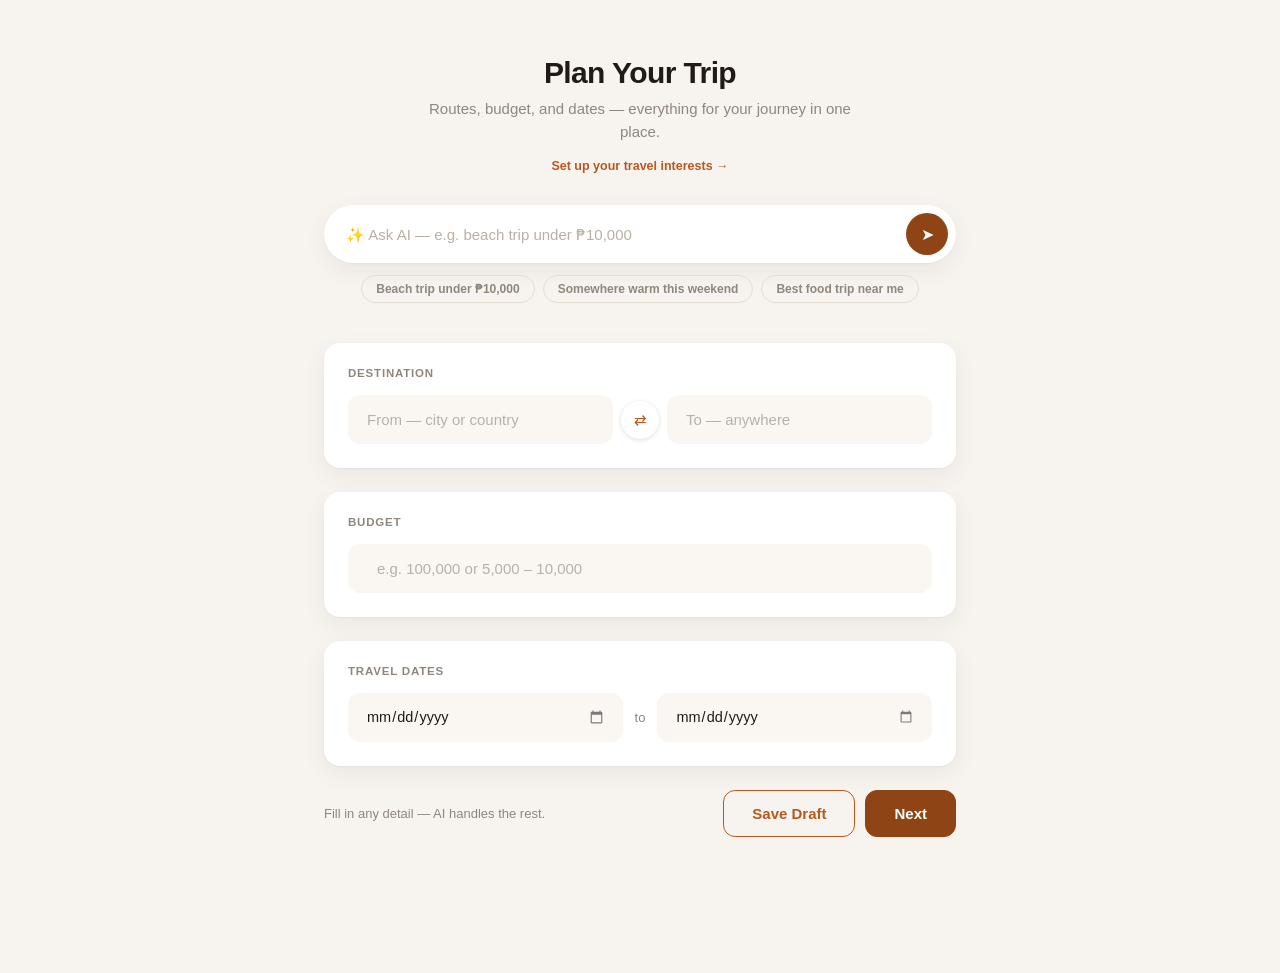
==== index.html @ 6d8aae3a "Initial commit" ====
<!DOCTYPE html>
<html lang="en">
<head>
<meta charset="UTF-8" />
<title>Budgetra — Plan Your Trip</title>
<meta name="viewport" content="width=device-width, initial-scale=1" />
<link rel="stylesheet" href="css/styles.css" />
</head>
<body>

<div class="wrap">
  <div class="header">
    <h1>Plan Your Trip</h1>
    <p>Routes, budget, and dates — everything for your journey in one place.</p>
  </div>

  <div class="profile-row" id="profileRow"></div>

  <div class="ask-pill">
    <input type="text" id="notes" placeholder="✨ Ask AI — e.g. beach trip under ₱10,000" autocomplete="off" />
    <button class="ask-btn" id="askBtn" type="button" title="Ask AI">➤</button>
  </div>
  <div class="examples">
    <button class="example-chip" type="button" data-q="Where should I go for a beach trip under ₱10,000?">Beach trip under ₱10,000</button>
    <button class="example-chip" type="button" data-q="Somewhere warm this weekend">Somewhere warm this weekend</button>
    <button class="example-chip" type="button" data-q="Best food trip destination near me">Best food trip near me</button>
  </div>

  <div class="section">
    <div class="sec-label">Destination</div>
    <div class="loc-row">
      <div class="loc-field">
        <div class="field">
          <input type="text" id="origin" placeholder="From — city or country" autocomplete="off" />
          <span class="cur-badge" id="originBadge"></span>
        </div>
        <div class="loc-list" id="originList"></div>
      </div>
      <button class="swap-btn" id="swapBtn" type="button" title="Swap">⇄</button>
      <div class="loc-field">
        <div class="field">
          <input type="text" id="destination" placeholder="To — anywhere" autocomplete="off" />
          <span class="cur-badge" id="destinationBadge"></span>
        </div>
        <div class="loc-list" id="destinationList"></div>
      </div>
    </div>
  </div>

  <div class="section">
    <div class="sec-label">Budget</div>
    <div class="field">
      <span class="budget-sym" id="budgetSym"></span>
      <input type="text" id="budget" placeholder="e.g. 100,000 or 5,000 – 10,000" autocomplete="off" />
    </div>
    <div id="convertResult"></div>
  </div>

  <div class="section">
    <div class="sec-label">Travel Dates</div>
    <div class="dates-row">
      <div class="field"><input type="date" id="departDate" /></div>
      <span class="date-sep">to</span>
      <div class="field"><input type="date" id="returnDate" /></div>
    </div>
  </div>

  <div class="footer-row">
    <div class="info-note" id="infoNote">Fill in any detail — AI handles the rest.</div>
    <div class="footer-actions">
      <button class="btn-ghost" id="saveDraftBtn" type="button">Save Draft</button>
      <button class="btn-primary" id="nextBtn" type="button">Next</button>
    </div>
  </div>

  <div class="result-area" id="resultArea"></div>
</div>

<div class="toast" id="toast"></div>

<script type="module" src="js/app.js"></script>
</body>
</html>
---- css/styles.css ----
:root {
  --bg: #f7f4f0;
  --card: #ffffff;
  --ink: #221a14;
  --muted: #8f867e;
  --accent: #b5591f;
  --accent-dark: #8f4415;
  --chip: #f4ede4;
  --field: #faf7f3;
  --good-bg: #eaf3ea;
  --good-ink: #2f7d32;
  --warn-bg: #fdf3e4;
  --warn-ink: #9a5b00;
  --error-bg: #fdeeee;
  --error-ink: #b3261e;
  --shadow: 0 1px 2px rgba(34, 26, 20, .04), 0 8px 24px rgba(34, 26, 20, .06);
  --shadow-pop: 0 12px 32px rgba(34, 26, 20, .16);
}
* { box-sizing: border-box; }
body {
  margin: 0;
  min-height: 100vh;
  font-family: -apple-system, "Segoe UI", Roboto, "Helvetica Neue", Arial, sans-serif;
  background: var(--bg);
  color: var(--ink);
  -webkit-font-smoothing: antialiased;
}

.wrap { max-width: 680px; margin: 0 auto; padding: 56px 24px 96px; }

.header { text-align: center; margin-bottom: 8px; }
.header h1 { font-size: 30px; letter-spacing: -.02em; margin: 0 0 8px; }
.header p { font-size: 15px; color: var(--muted); margin: 0 auto; max-width: 440px; line-height: 1.5; }

.profile-row {
  display: flex; align-items: center; justify-content: center; gap: 8px;
  font-size: 12.5px; color: var(--muted); margin: 16px 0 32px; flex-wrap: wrap;
}
.profile-row .profile-tag {
  background: var(--chip); color: var(--accent-dark); padding: 4px 12px;
  border-radius: 999px; font-weight: 600;
}
.profile-row a { color: var(--accent); text-decoration: none; font-weight: 600; }
.profile-row a:hover { text-decoration: underline; }

/* ---- Ask AI pill ---- */
.ask-pill {
  display: flex; align-items: center; gap: 8px;
  background: var(--card); border-radius: 999px; box-shadow: var(--shadow);
  padding: 8px 8px 8px 22px; margin-bottom: 12px;
}
.ask-pill input {
  flex: 1; min-width: 0; border: none; outline: none; background: transparent;
  font-size: 15px; font-family: inherit; color: var(--ink); padding: 8px 0;
}
.ask-pill input::placeholder { color: #b9b0a6; }
.ask-btn {
  width: 42px; height: 42px; flex-shrink: 0; border: none; border-radius: 50%;
  background: var(--accent-dark); color: #fff; font-size: 16px; cursor: pointer;
  transition: background .15s, opacity .15s;
}
.ask-btn:hover:not(:disabled) { background: #723510; }
.ask-btn:disabled { opacity: .5; cursor: default; }

.examples { display: flex; flex-wrap: wrap; gap: 8px; justify-content: center; margin-bottom: 40px; }
.example-chip {
  font-size: 12px; padding: 6px 14px; border-radius: 999px;
  background: transparent; color: var(--muted); border: 1px solid #e6ddd2;
  cursor: pointer; font-family: inherit; font-weight: 600; transition: all .15s;
}
.example-chip:hover { color: var(--accent-dark); border-color: var(--accent); background: #fff; }

/* ---- Sections ---- */
.section {
  background: var(--card); border-radius: 16px; box-shadow: var(--shadow);
  padding: 24px; margin-bottom: 24px;
}
.sec-label {
  font-size: 11.5px; font-weight: 700; color: var(--muted);
  letter-spacing: .07em; text-transform: uppercase; margin: 0 0 16px;
}

.field {
  display: flex; align-items: center; gap: 10px;
  background: var(--field); border: 1px solid transparent; border-radius: 12px;
  padding: 14px 16px; transition: background .15s, border-color .15s, box-shadow .15s;
}
.field:focus-within {
  background: #fff; border-color: var(--accent);
  box-shadow: 0 0 0 3px rgba(181, 89, 31, .1);
}
.field input {
  flex: 1; min-width: 0; border: none; outline: none; background: transparent;
  font-size: 15px; font-family: inherit; color: var(--ink);
}
.field input::placeholder { color: #b9b0a6; }

/* ---- Location pickers ---- */
.loc-row { display: flex; align-items: center; gap: 8px; }
.loc-field { position: relative; flex: 1; min-width: 0; }

.swap-btn {
  width: 38px; height: 38px; flex-shrink: 0; border-radius: 50%;
  background: #fff; border: none; box-shadow: 0 1px 4px rgba(34, 26, 20, .15);
  color: var(--accent); font-size: 15px; cursor: pointer;
  display: flex; align-items: center; justify-content: center;
  transition: transform .2s, box-shadow .15s;
}
.swap-btn:hover { transform: rotate(180deg); box-shadow: 0 2px 8px rgba(34, 26, 20, .2); }

.cur-badge {
  display: none; align-items: center; gap: 6px; flex-shrink: 0;
  font-size: 11.5px; font-weight: 700; color: var(--ink);
  background: #fff; border-radius: 999px; padding: 4px 10px;
  box-shadow: 0 1px 3px rgba(34, 26, 20, .12);
}
.cur-badge.show { display: inline-flex; }
.cur-badge img { width: 18px; height: 13.5px; border-radius: 2.5px; object-fit: cover; }

.loc-list {
  display: none; position: absolute; top: calc(100% + 8px); left: 0; right: 0;
  background: #fff; border-radius: 12px; box-shadow: var(--shadow-pop);
  z-index: 40; max-height: 300px; overflow-y: auto; padding: 6px;
}
.loc-list.open { display: block; }
.loc-item {
  display: flex; align-items: center; gap: 10px; padding: 10px 12px;
  border-radius: 9px; cursor: pointer; font-size: 14px;
}
.loc-item:hover, .loc-item.active { background: var(--chip); }
.loc-item img { width: 22px; height: 16.5px; border-radius: 3px; object-fit: cover; flex-shrink: 0; }
.loc-item .loc-name { flex: 1; min-width: 0; white-space: nowrap; overflow: hidden; text-overflow: ellipsis; }
.loc-item .loc-name small { color: var(--muted); font-size: 12px; }
.loc-item .loc-cur { font-size: 11px; font-weight: 700; color: var(--muted); flex-shrink: 0; }

/* ---- Budget & converter ---- */
.budget-sym { font-size: 15px; font-weight: 700; color: var(--muted); flex-shrink: 0; }

.cv-card {
  margin-top: 16px; background: linear-gradient(135deg, #fbf3e9, #f6ecdf);
  border-radius: 12px; padding: 18px 20px;
}
.cv-main { font-size: 21px; font-weight: 800; color: var(--accent-dark); letter-spacing: -.01em; }
.cv-rate { font-size: 12.5px; color: #a08a76; margin-top: 6px; font-weight: 600; }
.cv-hint { margin-top: 16px; font-size: 12.5px; color: var(--muted); }
.cv-toggle {
  background: none; border: none; padding: 0; margin-top: 10px;
  font-size: 12px; font-weight: 700; color: var(--accent); cursor: pointer; font-family: inherit;
}
.cv-toggle:hover { text-decoration: underline; }
.cv-details { display: none; margin-top: 12px; padding-top: 12px; border-top: 1px solid rgba(160, 138, 118, .2); }
.cv-details.open { display: block; }
.cv-details .row { font-size: 12px; color: #a08a76; margin-bottom: 10px; }
.cv-overrides { display: flex; gap: 8px; }
.cv-overrides label { flex: 1; min-width: 0; font-size: 10.5px; font-weight: 700; color: #a08a76; text-transform: uppercase; letter-spacing: .04em; }
.cv-overrides select {
  display: block; width: 100%; margin-top: 4px; border: none; border-radius: 8px;
  background: #fff; padding: 7px 8px; font-size: 12.5px; font-family: inherit;
  color: var(--ink); cursor: pointer; outline: none;
}
.cv-loading { margin-top: 16px; font-size: 12.5px; color: var(--muted); }

/* ---- Dates ---- */
.dates-row { display: flex; align-items: center; gap: 12px; }
.dates-row .field { flex: 1; }
.dates-row input[type="date"] { font-size: 14.5px; }
.dates-row input[type="date"]::-webkit-calendar-picker-indicator { opacity: .5; }
.date-sep { color: var(--muted); font-size: 13px; flex-shrink: 0; }

/* ---- Footer ---- */
.footer-row {
  display: flex; align-items: center; justify-content: space-between;
  flex-wrap: wrap; gap: 16px; margin-bottom: 40px;
}
.info-note { font-size: 13px; color: var(--muted); transition: color .15s; }
.info-note.warn { color: var(--error-ink); font-weight: 600; }
.footer-actions { display: flex; gap: 10px; margin-left: auto; }
.btn-ghost, .btn-primary {
  border-radius: 12px; padding: 14px 28px; font-size: 15px; font-weight: 700;
  cursor: pointer; font-family: inherit; transition: all .15s;
}
.btn-ghost { background: transparent; border: 1.5px solid var(--accent); color: var(--accent); }
.btn-ghost:hover { background: #fff; }
.btn-primary { background: var(--accent-dark); border: 1.5px solid var(--accent-dark); color: #fff; }
.btn-primary:hover { background: #723510; border-color: #723510; }
.btn-primary:disabled { opacity: .5; cursor: default; }

/* ---- Results ---- */
.result-card {
  background: var(--card); border-radius: 16px; box-shadow: var(--shadow);
  padding: 24px; margin-bottom: 24px;
}
.placeholder { text-align: center; color: var(--muted); font-size: 13.5px; padding: 8px 0; }

.spinner {
  width: 22px; height: 22px; margin: 8px auto;
  border: 3px solid var(--chip); border-top-color: var(--accent);
  border-radius: 50%; animation: spin .7s linear infinite;
}
@keyframes spin { to { transform: rotate(360deg); } }

.error-box {
  background: var(--error-bg); color: var(--error-ink); border-radius: 12px;
  padding: 12px 16px; font-size: 13.5px;
}

.badge-row { margin-bottom: 8px; }
.trip-type-badge {
  font-size: 11px; font-weight: 700; padding: 4px 12px; border-radius: 999px;
  background: var(--good-bg); color: var(--good-ink); text-transform: capitalize;
}
.summary-line { font-size: 14.5px; margin-bottom: 16px; line-height: 1.5; }

.trip-grid { display: grid; grid-template-columns: 1fr 1fr; gap: 8px; margin-bottom: 16px; }
.trip-field { background: var(--field); border-radius: 12px; padding: 12px 14px; }
.trip-field .label {
  font-size: 10px; text-transform: uppercase; letter-spacing: .05em;
  color: var(--muted); margin-bottom: 4px; font-weight: 700;
}
.trip-field .value { font-size: 14px; font-weight: 600; }
.trip-field .value.empty { color: var(--muted); font-weight: 400; font-style: italic; }

.interest-tags { display: flex; flex-wrap: wrap; gap: 6px; margin-bottom: 16px; }
.interest-tag {
  font-size: 12px; font-weight: 600; padding: 4px 12px; border-radius: 999px;
  background: var(--chip); color: var(--accent-dark);
}

.recommend-heading { font-size: 12px; font-weight: 700; color: var(--muted); margin-bottom: 8px; text-transform: uppercase; letter-spacing: .05em; }
.place-list { display: flex; flex-direction: column; gap: 8px; }
.place-card {
  display: flex; justify-content: space-between; align-items: center; gap: 12px;
  background: var(--field); border-radius: 12px; padding: 14px 16px;
  cursor: pointer; transition: background .12s, transform .12s;
}
.place-card:hover { background: var(--chip); transform: translateY(-1px); }
.place-card .place-name { font-size: 14px; font-weight: 700; margin-bottom: 2px; }
.place-card .place-reason { font-size: 12px; color: var(--muted); line-height: 1.4; }
.place-card .place-pick { font-size: 12px; font-weight: 700; color: var(--accent); flex-shrink: 0; white-space: nowrap; }

.clarify-box {
  background: var(--warn-bg); color: var(--warn-ink); border-radius: 12px;
  padding: 12px 16px; font-size: 13.5px; display: flex; gap: 8px; align-items: flex-start;
  margin-top: 16px;
}

.toast {
  position: fixed; bottom: 24px; left: 50%;
  transform: translateX(-50%) translateY(20px);
  background: #221a14; color: #fff; padding: 12px 22px; border-radius: 999px;
  font-size: 13px; opacity: 0; transition: opacity .2s, transform .2s; pointer-events: none;
  z-index: 100;
}
.toast.show { opacity: 1; transform: translateX(-50%) translateY(0); }

@media (max-width: 560px) {
  .wrap { padding: 40px 16px 80px; }
  .loc-row { flex-direction: column; align-items: stretch; }
  .loc-row .swap-btn { align-self: center; transform: rotate(90deg); margin: -2px 0; }
  .loc-row .swap-btn:hover { transform: rotate(270deg); }
  .dates-row { flex-direction: column; align-items: stretch; }
  .date-sep { text-align: center; }
  .trip-grid { grid-template-columns: 1fr; }
  .footer-actions { width: 100%; }
  .footer-actions button { flex: 1; }
  .cv-main { font-size: 18px; }
}
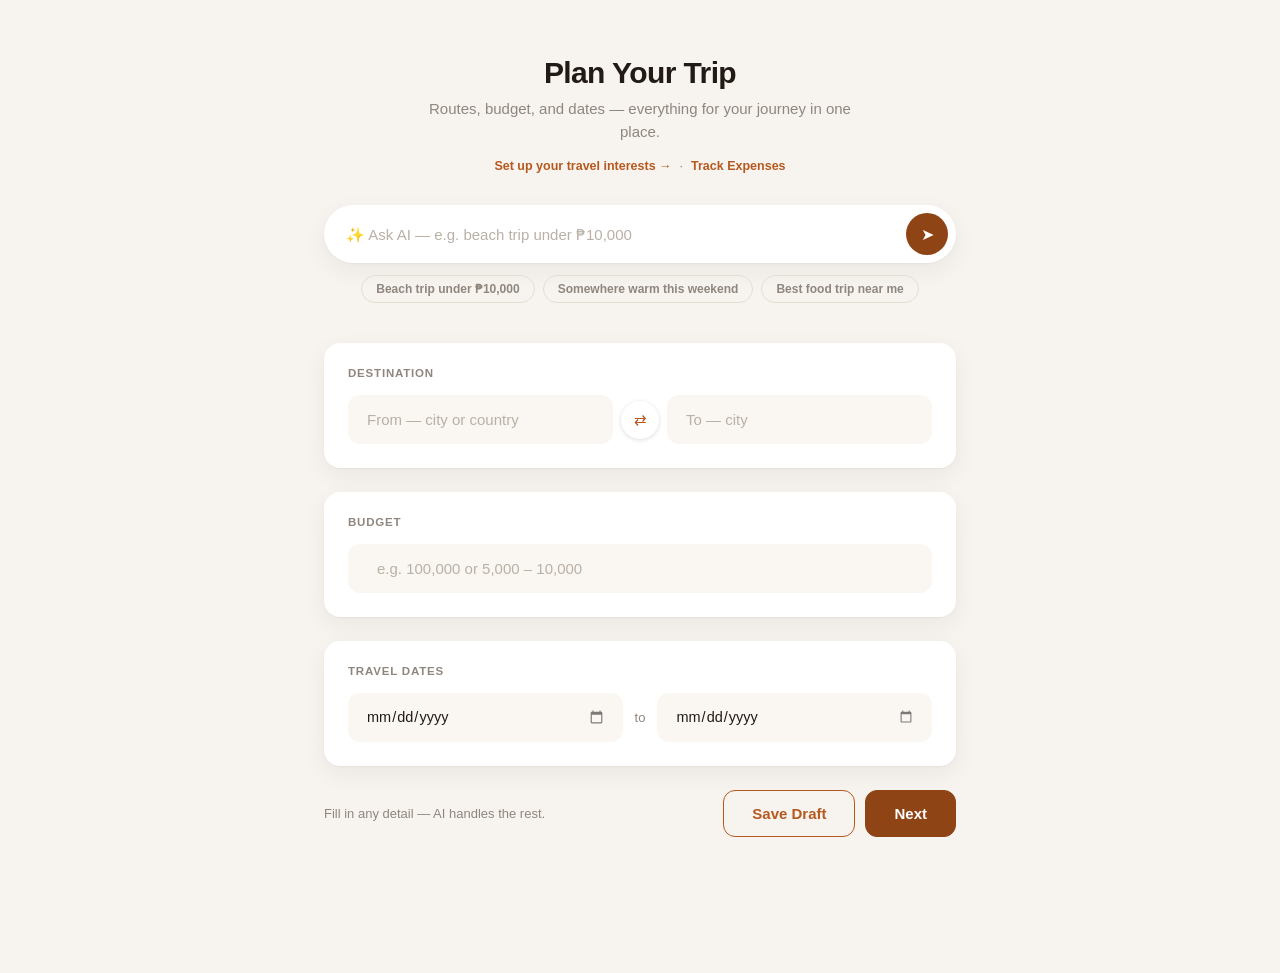
==== commit 41ef3f5b: "Added OCR receipt scanning and improved travel planning" ====
--- a/index.html
+++ b/index.html
@@ -39,7 +39,7 @@
       <button class="swap-btn" id="swapBtn" type="button" title="Swap">⇄</button>
       <div class="loc-field">
         <div class="field">
-          <input type="text" id="destination" placeholder="To — anywhere" autocomplete="off" />
+          <input type="text" id="destination" placeholder="To — city" autocomplete="off" />
           <span class="cur-badge" id="destinationBadge"></span>
         </div>
         <div class="loc-list" id="destinationList"></div>
--- a/css/styles.css
+++ b/css/styles.css
@@ -123,6 +123,10 @@
   z-index: 40; max-height: 300px; overflow-y: auto; padding: 6px;
 }
 .loc-list.open { display: block; }
+.loc-list-label {
+  font-size: 10.5px; font-weight: 700; color: var(--muted);
+  text-transform: uppercase; letter-spacing: .05em; padding: 6px 12px 4px;
+}
 .loc-item {
   display: flex; align-items: center; gap: 10px; padding: 10px 12px;
   border-radius: 9px; cursor: pointer; font-size: 14px;
@@ -243,6 +247,55 @@
   padding: 12px 16px; font-size: 13.5px; display: flex; gap: 8px; align-items: flex-start;
   margin-top: 16px;
 }
+
+/* ---- Expense tracker ---- */
+.budget-card { display: flex; flex-wrap: wrap; align-items: center; gap: 20px; }
+.budget-figures { flex: 1; min-width: 200px; }
+.budget-remaining { font-size: 26px; font-weight: 800; color: var(--accent-dark); letter-spacing: -.01em; }
+.budget-remaining .of-total { font-size: 14px; font-weight: 600; color: var(--muted); }
+.budget-bar-track { height: 8px; border-radius: 999px; background: var(--chip); margin-top: 10px; overflow: hidden; }
+.budget-bar-fill { height: 100%; border-radius: 999px; background: var(--accent); transition: width .2s; }
+.budget-bar-fill.over { background: var(--error-ink); }
+.budget-edit-row { display: flex; align-items: center; gap: 8px; flex-wrap: wrap; }
+.budget-edit-row .field { min-width: 160px; }
+.budget-edit-row select { border: none; background: transparent; font-size: 15px; font-family: inherit; color: var(--ink); outline: none; }
+
+.dropzone {
+  border: 2px dashed #e6ddd2; border-radius: 12px; padding: 28px 16px;
+  text-align: center; cursor: pointer; transition: border-color .15s, background .15s;
+}
+.dropzone:hover, .dropzone.drag-over { border-color: var(--accent); background: var(--field); }
+.dropzone .dz-icon { font-size: 26px; margin-bottom: 6px; }
+.dropzone .dz-text { font-size: 13.5px; color: var(--muted); }
+.receipt-preview { display: flex; align-items: center; gap: 14px; margin-top: 14px; }
+.receipt-preview img { width: 64px; height: 64px; object-fit: cover; border-radius: 10px; box-shadow: var(--shadow); }
+.receipt-preview .file-name { font-size: 13px; color: var(--muted); flex: 1; min-width: 0; overflow: hidden; text-overflow: ellipsis; white-space: nowrap; }
+
+.review-grid { display: grid; grid-template-columns: 1fr 1fr; gap: 10px; margin-top: 16px; }
+.review-grid .field-label { font-size: 10.5px; text-transform: uppercase; letter-spacing: .05em; color: var(--muted); font-weight: 700; margin-bottom: 4px; }
+.review-grid select { width: 100%; border: none; background: transparent; font-size: 15px; font-family: inherit; color: var(--ink); outline: none; }
+.review-actions { display: flex; gap: 10px; margin-top: 18px; }
+
+.expense-list { display: flex; flex-direction: column; gap: 8px; }
+.expense-row {
+  display: flex; align-items: center; gap: 12px;
+  background: var(--field); border-radius: 12px; padding: 12px 14px;
+}
+.expense-cat-badge {
+  width: 36px; height: 36px; border-radius: 50%; flex-shrink: 0;
+  background: var(--chip); display: flex; align-items: center; justify-content: center; font-size: 16px;
+}
+.expense-details { flex: 1; min-width: 0; }
+.expense-merchant { font-size: 14px; font-weight: 700; }
+.expense-meta { font-size: 12px; color: var(--muted); margin-top: 2px; }
+.expense-amount { font-size: 14px; font-weight: 700; color: var(--accent-dark); white-space: nowrap; }
+.expense-amount .orig { display: block; font-size: 11px; font-weight: 600; color: var(--muted); }
+.expense-delete {
+  border: none; background: none; color: var(--muted); font-size: 16px;
+  cursor: pointer; flex-shrink: 0; line-height: 1; padding: 4px;
+}
+.expense-delete:hover { color: var(--error-ink); }
+.empty-list { text-align: center; color: var(--muted); font-size: 13.5px; padding: 12px 0; }
 
 .toast {
   position: fixed; bottom: 24px; left: 50%;
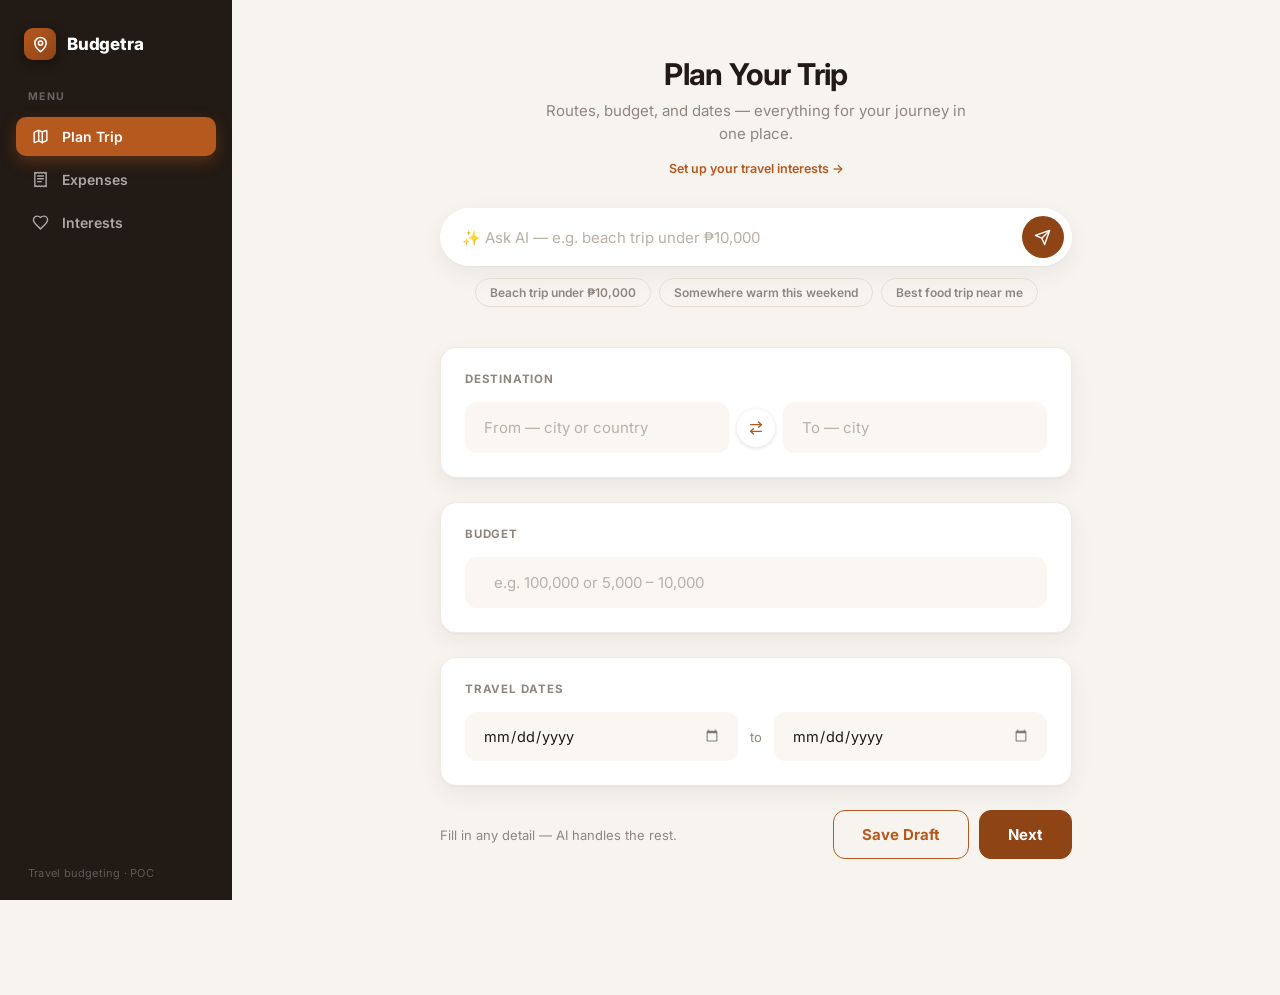
==== commit 78873b49: "Add OCR receipt scanner and UI improvements" ====
--- a/index.html
+++ b/index.html
@@ -4,10 +4,17 @@
 <meta charset="UTF-8" />
 <title>Budgetra — Plan Your Trip</title>
 <meta name="viewport" content="width=device-width, initial-scale=1" />
+<link rel="icon" href="data:image/svg+xml,<svg xmlns=%22http://www.w3.org/2000/svg%22 viewBox=%220 0 100 100%22><text y=%22.9em%22 font-size=%2290%22>🗺️</text></svg>" />
+<link rel="preconnect" href="https://fonts.googleapis.com" />
+<link rel="preconnect" href="https://fonts.gstatic.com" crossorigin />
+<link href="https://fonts.googleapis.com/css2?family=Inter:wght@400;500;600;700;800&display=swap" rel="stylesheet" />
 <link rel="stylesheet" href="css/styles.css" />
 </head>
 <body>
 
+<div class="app-shell">
+<div id="sidebar"></div>
+<div class="sidebar-main">
 <div class="wrap">
   <div class="header">
     <h1>Plan Your Trip</h1>
@@ -18,7 +25,9 @@
 
   <div class="ask-pill">
     <input type="text" id="notes" placeholder="✨ Ask AI — e.g. beach trip under ₱10,000" autocomplete="off" />
-    <button class="ask-btn" id="askBtn" type="button" title="Ask AI">➤</button>
+    <button class="ask-btn" id="askBtn" type="button" title="Ask AI" aria-label="Ask AI">
+      <svg viewBox="0 0 24 24" fill="none" stroke="currentColor" stroke-width="2" stroke-linecap="round" stroke-linejoin="round"><path d="m22 2-7 20-4-9-9-4 20-7z"/><path d="M22 2 11 13"/></svg>
+    </button>
   </div>
   <div class="examples">
     <button class="example-chip" type="button" data-q="Where should I go for a beach trip under ₱10,000?">Beach trip under ₱10,000</button>
@@ -36,7 +45,9 @@
         </div>
         <div class="loc-list" id="originList"></div>
       </div>
-      <button class="swap-btn" id="swapBtn" type="button" title="Swap">⇄</button>
+      <button class="swap-btn" id="swapBtn" type="button" title="Swap" aria-label="Swap origin and destination">
+        <svg viewBox="0 0 24 24" fill="none" stroke="currentColor" stroke-width="2" stroke-linecap="round" stroke-linejoin="round"><path d="m16 3 4 4-4 4"/><path d="M20 7H4"/><path d="m8 21-4-4 4-4"/><path d="M4 17h16"/></svg>
+      </button>
       <div class="loc-field">
         <div class="field">
           <input type="text" id="destination" placeholder="To — city" autocomplete="off" />
@@ -75,9 +86,12 @@
 
   <div class="result-area" id="resultArea"></div>
 </div>
+</div>
+</div>
 
 <div class="toast" id="toast"></div>
 
+<script type="module" src="js/sidebar.js"></script>
 <script type="module" src="js/app.js"></script>
 </body>
 </html>
--- a/css/styles.css
+++ b/css/styles.css
@@ -17,13 +17,92 @@
   --shadow-pop: 0 12px 32px rgba(34, 26, 20, .16);
 }
 * { box-sizing: border-box; }
+html { scrollbar-width: thin; scrollbar-color: #d3c8bb var(--bg); }
 body {
   margin: 0;
   min-height: 100vh;
-  font-family: -apple-system, "Segoe UI", Roboto, "Helvetica Neue", Arial, sans-serif;
+  font-family: "Inter", -apple-system, "Segoe UI", Roboto, "Helvetica Neue", Arial, sans-serif;
   background: var(--bg);
   color: var(--ink);
   -webkit-font-smoothing: antialiased;
+  text-rendering: optimizeLegibility;
+}
+
+/* Thin, theme-colored scrollbars instead of the browser default */
+::-webkit-scrollbar { width: 10px; height: 10px; }
+::-webkit-scrollbar-track { background: transparent; }
+::-webkit-scrollbar-thumb {
+  background: #d3c8bb; border-radius: 999px;
+  border: 3px solid var(--bg); background-clip: padding-box;
+}
+::-webkit-scrollbar-thumb:hover { background: #bfb2a2; border-width: 2px; }
+
+::selection { background: rgba(181, 89, 31, .2); }
+
+:where(button, a, select, input):focus-visible {
+  outline: 2px solid var(--accent);
+  outline-offset: 2px;
+}
+
+/* ---- Sidebar layout ---- */
+.app-shell { display: flex; align-items: flex-start; min-height: 100vh; }
+.sidebar {
+  width: 232px; flex-shrink: 0;
+  position: sticky; top: 0; height: 100vh;
+  background: var(--ink); padding: 24px 16px 20px;
+  display: flex; flex-direction: column; gap: 4px;
+}
+.sidebar-brand {
+  display: flex; align-items: center; gap: 11px;
+  color: #fff; font-weight: 800; font-size: 17px; letter-spacing: -.01em;
+  padding: 4px 8px 26px;
+}
+.brand-mark {
+  width: 32px; height: 32px; border-radius: 9px; flex-shrink: 0;
+  background: linear-gradient(135deg, var(--accent), var(--accent-dark));
+  display: flex; align-items: center; justify-content: center; color: #fff;
+  box-shadow: 0 4px 12px rgba(0, 0, 0, .35);
+}
+.brand-mark svg { width: 17px; height: 17px; display: block; }
+.sidebar-sec {
+  font-size: 10.5px; font-weight: 700; letter-spacing: .12em;
+  color: rgba(255, 255, 255, .32); text-transform: uppercase;
+  padding: 0 12px 10px;
+}
+.sidebar-nav { display: flex; flex-direction: column; gap: 4px; }
+.sidebar-link {
+  display: flex; align-items: center; gap: 12px; padding: 11px 14px;
+  border-radius: 10px; color: rgba(255, 255, 255, .62); text-decoration: none;
+  font-size: 14px; font-weight: 600; transition: background .15s, color .15s;
+}
+.sidebar-link:hover { background: rgba(255, 255, 255, .07); color: #fff; }
+.sidebar-link.active {
+  background: var(--accent); color: #fff;
+  box-shadow: 0 6px 16px rgba(181, 89, 31, .35);
+}
+.sidebar-icon { width: 20px; flex-shrink: 0; display: flex; justify-content: center; }
+.sidebar-icon svg { width: 17px; height: 17px; display: block; }
+.sidebar-foot {
+  margin-top: auto; padding: 12px 12px 0;
+  font-size: 11px; color: rgba(255, 255, 255, .28); letter-spacing: .02em;
+}
+.sidebar-main { flex: 1; min-width: 0; }
+.sidebar-main > .wrap { animation: page-in .35s ease both; }
+@keyframes page-in {
+  from { opacity: 0; transform: translateY(8px); }
+}
+
+@media (max-width: 720px) {
+  .app-shell { flex-direction: column; }
+  .sidebar {
+    width: auto; height: auto; align-self: stretch; z-index: 60;
+    flex-direction: row; align-items: center;
+    padding: 10px 12px; overflow-x: auto; gap: 6px;
+  }
+  .sidebar-brand { display: none; }
+  .sidebar-sec, .sidebar-foot { display: none; }
+  .sidebar-nav { flex-direction: row; gap: 6px; }
+  .sidebar-link { flex-direction: column; gap: 4px; padding: 8px 14px; font-size: 10.5px; white-space: nowrap; }
 }
 
 .wrap { max-width: 680px; margin: 0 auto; padding: 56px 24px 96px; }
@@ -56,10 +135,12 @@
 .ask-pill input::placeholder { color: #b9b0a6; }
 .ask-btn {
   width: 42px; height: 42px; flex-shrink: 0; border: none; border-radius: 50%;
-  background: var(--accent-dark); color: #fff; font-size: 16px; cursor: pointer;
-  transition: background .15s, opacity .15s;
-}
-.ask-btn:hover:not(:disabled) { background: #723510; }
+  background: var(--accent-dark); color: #fff; cursor: pointer;
+  display: flex; align-items: center; justify-content: center;
+  transition: background .15s, opacity .15s, transform .15s;
+}
+.ask-btn svg { width: 17px; height: 17px; display: block; margin-left: -1px; }
+.ask-btn:hover:not(:disabled) { background: #723510; transform: scale(1.05); }
 .ask-btn:disabled { opacity: .5; cursor: default; }
 
 .examples { display: flex; flex-wrap: wrap; gap: 8px; justify-content: center; margin-bottom: 40px; }
@@ -73,6 +154,7 @@
 /* ---- Sections ---- */
 .section {
   background: var(--card); border-radius: 16px; box-shadow: var(--shadow);
+  border: 1px solid #f0e9e0;
   padding: 24px; margin-bottom: 24px;
 }
 .sec-label {
@@ -102,10 +184,11 @@
 .swap-btn {
   width: 38px; height: 38px; flex-shrink: 0; border-radius: 50%;
   background: #fff; border: none; box-shadow: 0 1px 4px rgba(34, 26, 20, .15);
-  color: var(--accent); font-size: 15px; cursor: pointer;
+  color: var(--accent); cursor: pointer;
   display: flex; align-items: center; justify-content: center;
   transition: transform .2s, box-shadow .15s;
 }
+.swap-btn svg { width: 16px; height: 16px; display: block; }
 .swap-btn:hover { transform: rotate(180deg); box-shadow: 0 2px 8px rgba(34, 26, 20, .2); }
 
 .cur-badge {
@@ -184,14 +267,19 @@
   cursor: pointer; font-family: inherit; transition: all .15s;
 }
 .btn-ghost { background: transparent; border: 1.5px solid var(--accent); color: var(--accent); }
-.btn-ghost:hover { background: #fff; }
+.btn-ghost:hover { background: #fff; box-shadow: 0 4px 12px rgba(181, 89, 31, .12); }
 .btn-primary { background: var(--accent-dark); border: 1.5px solid var(--accent-dark); color: #fff; }
-.btn-primary:hover { background: #723510; border-color: #723510; }
+.btn-primary:hover:not(:disabled) {
+  background: #723510; border-color: #723510;
+  transform: translateY(-1px); box-shadow: 0 6px 16px rgba(114, 53, 16, .3);
+}
+.btn-primary:active:not(:disabled) { transform: translateY(0); box-shadow: none; }
 .btn-primary:disabled { opacity: .5; cursor: default; }
 
 /* ---- Results ---- */
 .result-card {
   background: var(--card); border-radius: 16px; box-shadow: var(--shadow);
+  border: 1px solid #f0e9e0;
   padding: 24px; margin-bottom: 24px;
 }
 .placeholder { text-align: center; color: var(--muted); font-size: 13.5px; padding: 8px 0; }
@@ -251,7 +339,8 @@
 /* ---- Expense tracker ---- */
 .budget-card { display: flex; flex-wrap: wrap; align-items: center; gap: 20px; }
 .budget-figures { flex: 1; min-width: 200px; }
-.budget-remaining { font-size: 26px; font-weight: 800; color: var(--accent-dark); letter-spacing: -.01em; }
+.budget-remaining { font-size: 26px; font-weight: 800; color: var(--accent-dark); letter-spacing: -.01em; font-variant-numeric: tabular-nums; }
+.cv-main, .expense-amount { font-variant-numeric: tabular-nums; }
 .budget-remaining .of-total { font-size: 14px; font-weight: 600; color: var(--muted); }
 .budget-bar-track { height: 8px; border-radius: 999px; background: var(--chip); margin-top: 10px; overflow: hidden; }
 .budget-bar-fill { height: 100%; border-radius: 999px; background: var(--accent); transition: width .2s; }
@@ -265,7 +354,14 @@
   text-align: center; cursor: pointer; transition: border-color .15s, background .15s;
 }
 .dropzone:hover, .dropzone.drag-over { border-color: var(--accent); background: var(--field); }
-.dropzone .dz-icon { font-size: 26px; margin-bottom: 6px; }
+.dropzone .dz-icon {
+  width: 48px; height: 48px; border-radius: 50%; margin: 0 auto 10px;
+  background: var(--chip); color: var(--accent-dark);
+  display: flex; align-items: center; justify-content: center;
+  transition: background .15s, color .15s;
+}
+.dropzone:hover .dz-icon, .dropzone.drag-over .dz-icon { background: var(--accent); color: #fff; }
+.dropzone .dz-icon svg { width: 22px; height: 22px; display: block; }
 .dropzone .dz-text { font-size: 13.5px; color: var(--muted); }
 .receipt-preview { display: flex; align-items: center; gap: 14px; margin-top: 14px; }
 .receipt-preview img { width: 64px; height: 64px; object-fit: cover; border-radius: 10px; box-shadow: var(--shadow); }
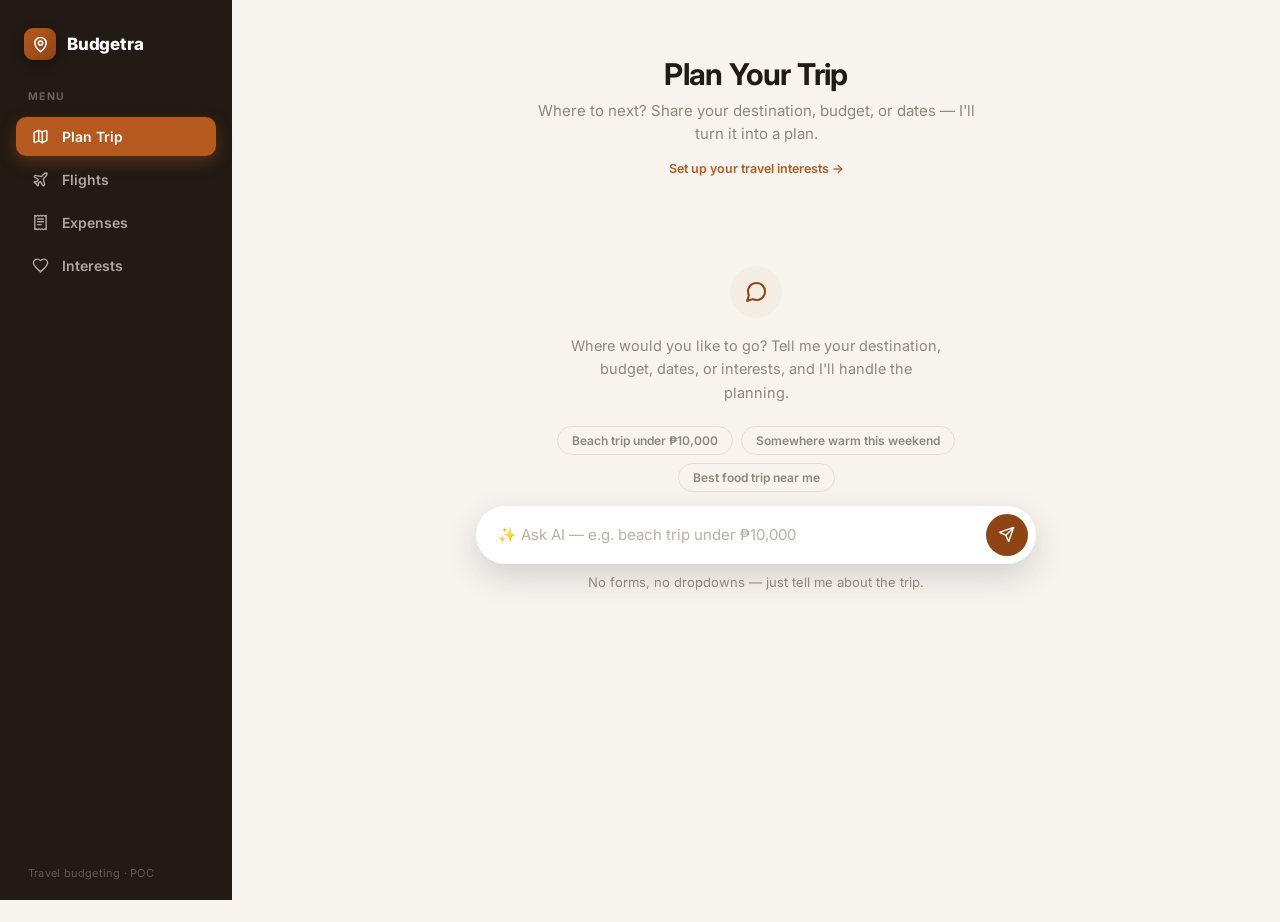
==== commit 1fea9615: "Add Budgetra AI travel planner" ====
--- a/index.html
+++ b/index.html
@@ -18,69 +18,31 @@
 <div class="wrap">
   <div class="header">
     <h1>Plan Your Trip</h1>
-    <p>Routes, budget, and dates — everything for your journey in one place.</p>
+    <p>Where to next? Share your destination, budget, or dates — I'll turn it into a plan.</p>
   </div>
 
   <div class="profile-row" id="profileRow"></div>
 
-  <div class="ask-pill">
-    <input type="text" id="notes" placeholder="✨ Ask AI — e.g. beach trip under ₱10,000" autocomplete="off" />
-    <button class="ask-btn" id="askBtn" type="button" title="Ask AI" aria-label="Ask AI">
-      <svg viewBox="0 0 24 24" fill="none" stroke="currentColor" stroke-width="2" stroke-linecap="round" stroke-linejoin="round"><path d="m22 2-7 20-4-9-9-4 20-7z"/><path d="M22 2 11 13"/></svg>
-    </button>
-  </div>
-  <div class="examples">
-    <button class="example-chip" type="button" data-q="Where should I go for a beach trip under ₱10,000?">Beach trip under ₱10,000</button>
-    <button class="example-chip" type="button" data-q="Somewhere warm this weekend">Somewhere warm this weekend</button>
-    <button class="example-chip" type="button" data-q="Best food trip destination near me">Best food trip near me</button>
-  </div>
-
-  <div class="section">
-    <div class="sec-label">Destination</div>
-    <div class="loc-row">
-      <div class="loc-field">
-        <div class="field">
-          <input type="text" id="origin" placeholder="From — city or country" autocomplete="off" />
-          <span class="cur-badge" id="originBadge"></span>
+  <div class="plan-stage" id="planStage">
+    <div class="plan-stage-inner">
+      <div class="hero-block" id="heroBlock">
+        <div class="empty-state-icon">
+          <svg viewBox="0 0 24 24" fill="none" stroke="currentColor" stroke-width="2" stroke-linecap="round" stroke-linejoin="round"><path d="M21 11.5a8.38 8.38 0 0 1-.9 3.8 8.5 8.5 0 0 1-7.6 4.7 8.38 8.38 0 0 1-3.8-.9L3 21l1.9-5.7a8.38 8.38 0 0 1-.9-3.8 8.5 8.5 0 0 1 4.7-7.6 8.38 8.38 0 0 1 3.8-.9h.5a8.48 8.48 0 0 1 8 8v.5z"/></svg>
         </div>
-        <div class="loc-list" id="originList"></div>
+        <div class="empty-state-text">Where would you like to go? Tell me your destination, budget, dates, or interests, and I'll handle the planning.</div>
       </div>
-      <button class="swap-btn" id="swapBtn" type="button" title="Swap" aria-label="Swap origin and destination">
-        <svg viewBox="0 0 24 24" fill="none" stroke="currentColor" stroke-width="2" stroke-linecap="round" stroke-linejoin="round"><path d="m16 3 4 4-4 4"/><path d="M20 7H4"/><path d="m8 21-4-4 4-4"/><path d="M4 17h16"/></svg>
-      </button>
-      <div class="loc-field">
-        <div class="field">
-          <input type="text" id="destination" placeholder="To — city" autocomplete="off" />
-          <span class="cur-badge" id="destinationBadge"></span>
-        </div>
-        <div class="loc-list" id="destinationList"></div>
+      <div class="examples" id="examplesRow">
+        <button class="example-chip" type="button" data-q="Where should I go for a beach trip under ₱10,000?">Beach trip under ₱10,000</button>
+        <button class="example-chip" type="button" data-q="Somewhere warm this weekend">Somewhere warm this weekend</button>
+        <button class="example-chip" type="button" data-q="Best food trip destination near me">Best food trip near me</button>
       </div>
-    </div>
-  </div>
-
-  <div class="section">
-    <div class="sec-label">Budget</div>
-    <div class="field">
-      <span class="budget-sym" id="budgetSym"></span>
-      <input type="text" id="budget" placeholder="e.g. 100,000 or 5,000 – 10,000" autocomplete="off" />
-    </div>
-    <div id="convertResult"></div>
-  </div>
-
-  <div class="section">
-    <div class="sec-label">Travel Dates</div>
-    <div class="dates-row">
-      <div class="field"><input type="date" id="departDate" /></div>
-      <span class="date-sep">to</span>
-      <div class="field"><input type="date" id="returnDate" /></div>
-    </div>
-  </div>
-
-  <div class="footer-row">
-    <div class="info-note" id="infoNote">Fill in any detail — AI handles the rest.</div>
-    <div class="footer-actions">
-      <button class="btn-ghost" id="saveDraftBtn" type="button">Save Draft</button>
-      <button class="btn-primary" id="nextBtn" type="button">Next</button>
+      <div class="ask-pill">
+        <input type="text" id="notes" placeholder="✨ Ask AI — e.g. beach trip under ₱10,000" autocomplete="off" />
+        <button class="ask-btn" id="askBtn" type="button" title="Ask AI" aria-label="Ask AI">
+          <svg viewBox="0 0 24 24" fill="none" stroke="currentColor" stroke-width="2" stroke-linecap="round" stroke-linejoin="round"><path d="m22 2-7 20-4-9-9-4 20-7z"/><path d="M22 2 11 13"/></svg>
+        </button>
+      </div>
+      <div class="info-note" id="infoNote">No forms, no dropdowns — just tell me about the trip.</div>
     </div>
   </div>
 
--- a/css/styles.css
+++ b/css/styles.css
@@ -89,7 +89,7 @@
 .sidebar-main { flex: 1; min-width: 0; }
 .sidebar-main > .wrap { animation: page-in .35s ease both; }
 @keyframes page-in {
-  from { opacity: 0; transform: translateY(8px); }
+  from { opacity: 0; }
 }
 
 @media (max-width: 720px) {
@@ -122,11 +122,37 @@
 .profile-row a { color: var(--accent); text-decoration: none; font-weight: 600; }
 .profile-row a:hover { text-decoration: underline; }
 
-/* ---- Ask AI pill ---- */
+/* ---- Plan stage: the AI greeting + input.
+   Starts centered in the page flow (like a blank chat landing page) so it's
+   the clear focal point before anything's been asked. Once a query is sent,
+   app.js adds .docked and it collapses into a slim bar fixed to the bottom
+   of the viewport, chat-style, so it stays reachable while results scroll
+   above it — the greeting/example chips (no longer needed) are hidden. ---- */
+.plan-stage {
+  display: flex; align-items: center; justify-content: center;
+  min-height: 52vh; padding: 12px 0 40px;
+}
+.plan-stage-inner { width: 100%; max-width: 560px; margin: 0 auto; }
+
+.hero-block { text-align: center; margin-bottom: 22px; }
+
+#planStage.docked {
+  display: block; position: fixed; left: 232px; right: 0; bottom: 0; top: auto; z-index: 50;
+  min-height: 0; padding: 0;
+  background: linear-gradient(to top, var(--bg) 60%, rgba(247, 244, 240, 0));
+  padding-top: 28px;
+}
+#planStage.docked .plan-stage-inner { width: auto; max-width: 680px; margin: 0 auto; padding: 0 24px 22px; }
+#planStage.docked .hero-block,
+#planStage.docked .examples { display: none; }
+@media (max-width: 720px) {
+  #planStage.docked { left: 0; }
+}
+
 .ask-pill {
   display: flex; align-items: center; gap: 8px;
-  background: var(--card); border-radius: 999px; box-shadow: var(--shadow);
-  padding: 8px 8px 8px 22px; margin-bottom: 12px;
+  background: var(--card); border-radius: 999px; box-shadow: var(--shadow-pop);
+  padding: 8px 8px 8px 22px;
 }
 .ask-pill input {
   flex: 1; min-width: 0; border: none; outline: none; background: transparent;
@@ -143,7 +169,9 @@
 .ask-btn:hover:not(:disabled) { background: #723510; transform: scale(1.05); }
 .ask-btn:disabled { opacity: .5; cursor: default; }
 
-.examples { display: flex; flex-wrap: wrap; gap: 8px; justify-content: center; margin-bottom: 40px; }
+.plan-stage .info-note { margin: 10px 0 0; text-align: center; }
+
+.examples { display: flex; flex-wrap: wrap; gap: 8px; justify-content: center; margin-bottom: 14px; }
 .example-chip {
   font-size: 12px; padding: 6px 14px; border-radius: 999px;
   background: transparent; color: var(--muted); border: 1px solid #e6ddd2;
@@ -178,7 +206,6 @@
 .field input::placeholder { color: #b9b0a6; }
 
 /* ---- Location pickers ---- */
-.loc-row { display: flex; align-items: center; gap: 8px; }
 .loc-field { position: relative; flex: 1; min-width: 0; }
 
 .swap-btn {
@@ -220,48 +247,22 @@
 .loc-item .loc-name small { color: var(--muted); font-size: 12px; }
 .loc-item .loc-cur { font-size: 11px; font-weight: 700; color: var(--muted); flex-shrink: 0; }
 
-/* ---- Budget & converter ---- */
-.budget-sym { font-size: 15px; font-weight: 700; color: var(--muted); flex-shrink: 0; }
-
-.cv-card {
-  margin-top: 16px; background: linear-gradient(135deg, #fbf3e9, #f6ecdf);
-  border-radius: 12px; padding: 18px 20px;
-}
-.cv-main { font-size: 21px; font-weight: 800; color: var(--accent-dark); letter-spacing: -.01em; }
-.cv-rate { font-size: 12.5px; color: #a08a76; margin-top: 6px; font-weight: 600; }
-.cv-hint { margin-top: 16px; font-size: 12.5px; color: var(--muted); }
+/* ---- Small shared controls (still used by Track Expenses' budget-sync
+   button and receipt-scan loading state) ---- */
 .cv-toggle {
   background: none; border: none; padding: 0; margin-top: 10px;
   font-size: 12px; font-weight: 700; color: var(--accent); cursor: pointer; font-family: inherit;
 }
 .cv-toggle:hover { text-decoration: underline; }
-.cv-details { display: none; margin-top: 12px; padding-top: 12px; border-top: 1px solid rgba(160, 138, 118, .2); }
-.cv-details.open { display: block; }
-.cv-details .row { font-size: 12px; color: #a08a76; margin-bottom: 10px; }
-.cv-overrides { display: flex; gap: 8px; }
-.cv-overrides label { flex: 1; min-width: 0; font-size: 10.5px; font-weight: 700; color: #a08a76; text-transform: uppercase; letter-spacing: .04em; }
-.cv-overrides select {
-  display: block; width: 100%; margin-top: 4px; border: none; border-radius: 8px;
-  background: #fff; padding: 7px 8px; font-size: 12.5px; font-family: inherit;
-  color: var(--ink); cursor: pointer; outline: none;
-}
 .cv-loading { margin-top: 16px; font-size: 12.5px; color: var(--muted); }
 
-/* ---- Dates ---- */
-.dates-row { display: flex; align-items: center; gap: 12px; }
-.dates-row .field { flex: 1; }
-.dates-row input[type="date"] { font-size: 14.5px; }
-.dates-row input[type="date"]::-webkit-calendar-picker-indicator { opacity: .5; }
-.date-sep { color: var(--muted); font-size: 13px; flex-shrink: 0; }
-
 /* ---- Footer ---- */
-.footer-row {
-  display: flex; align-items: center; justify-content: space-between;
-  flex-wrap: wrap; gap: 16px; margin-bottom: 40px;
-}
-.info-note { font-size: 13px; color: var(--muted); transition: color .15s; }
+.info-note { font-size: 13px; color: var(--muted); text-align: center; margin-bottom: 40px; transition: color .15s; }
 .info-note.warn { color: var(--error-ink); font-weight: 600; }
-.footer-actions { display: flex; gap: 10px; margin-left: auto; }
+.result-actions {
+  display: flex; justify-content: flex-end; gap: 10px;
+  margin-top: 20px; padding-top: 20px; border-top: 1px solid var(--field);
+}
 .btn-ghost, .btn-primary {
   border-radius: 12px; padding: 14px 28px; font-size: 15px; font-weight: 700;
   cursor: pointer; font-family: inherit; transition: all .15s;
@@ -277,12 +278,17 @@
 .btn-primary:disabled { opacity: .5; cursor: default; }
 
 /* ---- Results ---- */
-.result-card {
-  background: var(--card); border-radius: 16px; box-shadow: var(--shadow);
-  border: 1px solid #f0e9e0;
-  padding: 24px; margin-bottom: 24px;
-}
+.result-area { margin-bottom: 150px; }
+.result-card { margin-bottom: 24px; }
 .placeholder { text-align: center; color: var(--muted); font-size: 13.5px; padding: 8px 0; }
+
+.empty-state-icon {
+  width: 52px; height: 52px; border-radius: 50%; margin: 0 auto 16px;
+  background: var(--chip); color: var(--accent-dark);
+  display: flex; align-items: center; justify-content: center;
+}
+.empty-state-icon svg { width: 24px; height: 24px; display: block; }
+.empty-state-text { font-size: 14.5px; color: var(--muted); max-width: 380px; margin: 0 auto; line-height: 1.6; }
 
 .spinner {
   width: 22px; height: 22px; margin: 8px auto;
@@ -296,45 +302,121 @@
   padding: 12px 16px; font-size: 13.5px;
 }
 
-.badge-row { margin-bottom: 8px; }
-.trip-type-badge {
-  font-size: 11px; font-weight: 700; padding: 4px 12px; border-radius: 999px;
-  background: var(--good-bg); color: var(--good-ink); text-transform: capitalize;
-}
-.summary-line { font-size: 14.5px; margin-bottom: 16px; line-height: 1.5; }
-
-.trip-grid { display: grid; grid-template-columns: 1fr 1fr; gap: 8px; margin-bottom: 16px; }
+.off-topic-card { text-align: center; padding: 12px 8px; }
+.off-topic-icon {
+  width: 44px; height: 44px; border-radius: 50%; margin: 0 auto 14px;
+  background: var(--chip); color: var(--accent-dark);
+  display: flex; align-items: center; justify-content: center;
+}
+.off-topic-icon svg { width: 20px; height: 20px; display: block; }
+.off-topic-text { font-size: 14.5px; color: var(--ink); line-height: 1.5; max-width: 400px; margin: 0 auto; }
+
+.summary-line { font-size: 15.5px; margin-bottom: 20px; line-height: 1.65; color: var(--ink); }
+
+.trip-grid { display: grid; grid-template-columns: repeat(auto-fit, minmax(130px, 1fr)); gap: 8px; margin-bottom: 20px; }
 .trip-field { background: var(--field); border-radius: 12px; padding: 12px 14px; }
 .trip-field .label {
   font-size: 10px; text-transform: uppercase; letter-spacing: .05em;
   color: var(--muted); margin-bottom: 4px; font-weight: 700;
 }
 .trip-field .value { font-size: 14px; font-weight: 600; }
-.trip-field .value.empty { color: var(--muted); font-weight: 400; font-style: italic; }
-
-.interest-tags { display: flex; flex-wrap: wrap; gap: 6px; margin-bottom: 16px; }
-.interest-tag {
-  font-size: 12px; font-weight: 600; padding: 4px 12px; border-radius: 999px;
-  background: var(--chip); color: var(--accent-dark);
-}
-
-.recommend-heading { font-size: 12px; font-weight: 700; color: var(--muted); margin-bottom: 8px; text-transform: uppercase; letter-spacing: .05em; }
-.place-list { display: flex; flex-direction: column; gap: 8px; }
+
+.recommend-heading { font-size: 12px; font-weight: 700; color: var(--muted); margin-bottom: 4px; text-transform: uppercase; letter-spacing: .05em; }
+.place-list { display: flex; flex-direction: column; }
 .place-card {
   display: flex; justify-content: space-between; align-items: center; gap: 12px;
-  background: var(--field); border-radius: 12px; padding: 14px 16px;
-  cursor: pointer; transition: background .12s, transform .12s;
-}
-.place-card:hover { background: var(--chip); transform: translateY(-1px); }
-.place-card .place-name { font-size: 14px; font-weight: 700; margin-bottom: 2px; }
-.place-card .place-reason { font-size: 12px; color: var(--muted); line-height: 1.4; }
+  padding: 14px 6px; border-bottom: 1px solid var(--field);
+  border-radius: 8px; cursor: pointer; transition: background .12s;
+}
+.place-card:last-child { border-bottom: none; }
+.place-card:hover { background: var(--field); padding-left: 12px; padding-right: 12px; }
+.place-card.place-card-static { cursor: default; }
+.place-card.place-card-static:hover { background: none; padding-left: 6px; padding-right: 6px; }
+.place-card .place-name { font-size: 14.5px; font-weight: 700; margin-bottom: 3px; }
+.place-card .place-rating { font-size: 12px; font-weight: 600; color: var(--muted); }
+.place-card .place-reason { font-size: 12.5px; color: var(--muted); line-height: 1.5; }
 .place-card .place-pick { font-size: 12px; font-weight: 700; color: var(--accent); flex-shrink: 0; white-space: nowrap; }
+.place-card .place-badge {
+  font-size: 11px; font-weight: 700; color: var(--accent-dark); background: var(--chip);
+  padding: 3px 10px; border-radius: 999px;
+}
 
 .clarify-box {
-  background: var(--warn-bg); color: var(--warn-ink); border-radius: 12px;
-  padding: 12px 16px; font-size: 13.5px; display: flex; gap: 8px; align-items: flex-start;
-  margin-top: 16px;
-}
+  background: var(--field); color: var(--ink); border-radius: 12px;
+  padding: 14px 16px; font-size: 14px; line-height: 1.5;
+  display: flex; gap: 10px; align-items: flex-start;
+  margin-top: 20px;
+}
+.clarify-box svg { width: 16px; height: 16px; flex-shrink: 0; margin-top: 2px; color: var(--accent); }
+
+/* ---- Trip planner conversation transcript ---- */
+.chat-turn { margin-bottom: 32px; overflow: hidden; }
+.chat-turn:last-child { margin-bottom: 0; }
+.user-turn {
+  display: inline-block; max-width: 85%; margin-left: auto;
+  background: var(--ink); color: #fff; border-radius: 16px 16px 4px 16px;
+  padding: 10px 16px; font-size: 14.5px; line-height: 1.5;
+  margin-bottom: 16px; float: right; clear: both;
+}
+.assistant-turn { clear: both; }
+
+.clarify-turn {
+  display: flex; gap: 10px; align-items: flex-start;
+  font-size: 15px; line-height: 1.6; color: var(--ink); margin-bottom: 4px;
+}
+.clarify-turn svg { width: 18px; height: 18px; flex-shrink: 0; margin-top: 2px; color: var(--accent); }
+
+/* ---- Itinerary sections ---- */
+.itinerary-section { margin-bottom: 28px; }
+.itinerary-empty { font-size: 13.5px; color: var(--muted); font-style: italic; }
+.itinerary-note { font-size: 12.5px; color: var(--muted); margin-top: 10px; line-height: 1.5; }
+.itinerary-summary {
+  font-size: 15px; line-height: 1.65; color: var(--ink); font-style: italic;
+  padding-top: 20px; border-top: 1px solid var(--field); margin-bottom: 20px;
+}
+
+.itinerary-pick-card { background: var(--field); border-radius: 14px; padding: 16px 18px; }
+.itinerary-pick-detail {
+  display: flex; flex-wrap: wrap; gap: 12px; align-items: center;
+  font-size: 13px; color: var(--muted); margin-top: 10px;
+}
+.itinerary-pick-price { font-weight: 700; color: var(--accent-dark); }
+.itinerary-pick-reason {
+  font-size: 13px; color: var(--ink); line-height: 1.5;
+  margin-top: 12px; padding-top: 12px; border-top: 1px solid rgba(34, 26, 20, .06);
+}
+
+.itinerary-pick-card-hotel { display: flex; gap: 16px; align-items: flex-start; }
+.hotel-thumb { width: 88px; height: 88px; border-radius: 10px; object-fit: cover; flex-shrink: 0; }
+.itinerary-pick-hotel-body { flex: 1; min-width: 0; }
+.itinerary-pick-hotel-name { font-size: 15px; font-weight: 700; }
+.itinerary-amenities { display: flex; flex-wrap: wrap; gap: 6px; margin-top: 10px; }
+
+.itinerary-day { padding: 16px 0; border-bottom: 1px solid var(--field); }
+.itinerary-day:last-child { border-bottom: none; padding-bottom: 0; }
+.itinerary-day:first-child { padding-top: 0; }
+.itinerary-day-label { font-size: 13.5px; font-weight: 700; color: var(--accent-dark); margin-bottom: 10px; }
+.itinerary-day-slot { display: flex; gap: 12px; font-size: 13.5px; line-height: 1.55; margin-bottom: 6px; }
+.itinerary-day-slot:last-child { margin-bottom: 0; }
+.itinerary-day-slot-label {
+  flex-shrink: 0; width: 76px; font-size: 10.5px; font-weight: 700;
+  color: var(--muted); text-transform: uppercase; letter-spacing: .05em; padding-top: 2px;
+}
+
+.budget-breakdown { display: flex; flex-direction: column; }
+.budget-breakdown-row {
+  display: flex; justify-content: space-between; font-size: 14px;
+  padding: 10px 0; border-bottom: 1px solid var(--field);
+}
+.budget-breakdown-row:last-of-type { border-bottom: none; }
+.budget-breakdown-total {
+  font-weight: 800; font-size: 15px; color: var(--accent-dark);
+  border-top: 1px solid var(--border, #ece3d8); margin-top: 4px; padding-top: 14px;
+}
+
+.travel-tips { display: flex; flex-direction: column; gap: 14px; }
+.travel-tip-row { font-size: 13.5px; line-height: 1.55; }
+.travel-tip-label { font-size: 11px; font-weight: 700; color: var(--accent-dark); text-transform: uppercase; letter-spacing: .05em; margin-bottom: 3px; }
 
 /* ---- Expense tracker ---- */
 .budget-card { display: flex; flex-wrap: wrap; align-items: center; gap: 20px; }
@@ -367,6 +449,67 @@
 .receipt-preview img { width: 64px; height: 64px; object-fit: cover; border-radius: 10px; box-shadow: var(--shadow); }
 .receipt-preview .file-name { font-size: 13px; color: var(--muted); flex: 1; min-width: 0; overflow: hidden; text-overflow: ellipsis; white-space: nowrap; }
 
+/* ---- Camera / Photo chooser ---- */
+.upload-chooser {
+  position: fixed; inset: 0; z-index: 200;
+  display: flex; align-items: center; justify-content: center; padding: 20px;
+}
+.upload-chooser[hidden] { display: none; }
+.upload-chooser-backdrop { position: absolute; inset: 0; background: rgba(34, 26, 20, .45); }
+.upload-chooser-sheet {
+  position: relative; background: #fff; border-radius: 18px; width: 100%; max-width: 340px;
+  padding: 22px; box-shadow: var(--shadow-pop); animation: chooser-in .15s ease;
+}
+@keyframes chooser-in {
+  from { transform: scale(.96) translateY(6px); opacity: 0; }
+}
+.upload-chooser-title {
+  font-size: 11.5px; font-weight: 700; color: var(--muted); text-transform: uppercase;
+  letter-spacing: .07em; margin-bottom: 14px; text-align: center;
+}
+.upload-chooser-option {
+  display: flex; align-items: center; gap: 14px; width: 100%; margin-bottom: 10px;
+  border: none; background: var(--field); border-radius: 12px; padding: 12px 14px;
+  font-family: inherit; text-align: left; cursor: pointer; transition: background .15s;
+}
+.upload-chooser-option:hover { background: var(--chip); }
+.upload-chooser-icon {
+  width: 38px; height: 38px; border-radius: 50%; flex-shrink: 0;
+  background: var(--accent); color: #fff;
+  display: flex; align-items: center; justify-content: center;
+}
+.upload-chooser-icon svg { width: 18px; height: 18px; display: block; }
+.upload-chooser-label { display: block; font-size: 14.5px; font-weight: 700; color: var(--ink); }
+.upload-chooser-sub { display: block; font-size: 12px; color: var(--muted); margin-top: 1px; }
+.upload-chooser-cancel {
+  width: 100%; padding: 12px; margin-top: 4px; border: none; background: transparent;
+  color: var(--muted); font-family: inherit; font-size: 14px; font-weight: 700; cursor: pointer;
+}
+.upload-chooser-cancel:hover { color: var(--ink); }
+
+/* ---- Live camera capture ---- */
+.camera-overlay {
+  position: fixed; inset: 0; z-index: 220; background: #000;
+  display: flex; flex-direction: column;
+}
+.camera-overlay[hidden] { display: none; }
+.camera-header { display: flex; justify-content: flex-end; padding: 14px; }
+.camera-close {
+  width: 40px; height: 40px; border-radius: 50%; border: none;
+  background: rgba(255, 255, 255, .15); color: #fff; cursor: pointer;
+  display: flex; align-items: center; justify-content: center; transition: background .15s;
+}
+.camera-close svg { width: 18px; height: 18px; display: block; }
+.camera-close:hover { background: rgba(255, 255, 255, .28); }
+#cameraVideo { flex: 1; width: 100%; min-height: 0; object-fit: cover; background: #000; }
+.camera-controls { display: flex; justify-content: center; padding: 28px; flex-shrink: 0; }
+.camera-shutter {
+  width: 68px; height: 68px; border-radius: 50%; background: #fff;
+  border: 4px solid rgba(255, 255, 255, .35); cursor: pointer; transition: transform .1s;
+}
+.camera-shutter:hover { transform: scale(1.05); }
+.camera-shutter:active { transform: scale(.9); }
+
 .review-grid { display: grid; grid-template-columns: 1fr 1fr; gap: 10px; margin-top: 16px; }
 .review-grid .field-label { font-size: 10.5px; text-transform: uppercase; letter-spacing: .05em; color: var(--muted); font-weight: 700; margin-bottom: 4px; }
 .review-grid select { width: 100%; border: none; background: transparent; font-size: 15px; font-family: inherit; color: var(--ink); outline: none; }
@@ -402,15 +545,110 @@
 }
 .toast.show { opacity: 1; transform: translateX(-50%) translateY(0); }
 
+/* ---- Flight search ---- */
+.wrap-wide { max-width: 920px; }
+
+.trip-type-tabs {
+  display: flex; align-items: center; gap: 6px; flex-wrap: wrap;
+  margin-bottom: 20px; padding-bottom: 20px; border-bottom: 1px solid var(--border, #ece3d8);
+}
+.trip-type-tab {
+  border: none; background: var(--field); color: var(--muted);
+  font-family: inherit; font-size: 13.5px; font-weight: 700;
+  padding: 9px 18px; border-radius: 999px; cursor: pointer; transition: all .15s;
+}
+.trip-type-tab:hover { color: var(--ink); }
+.trip-type-tab.active { background: var(--accent); color: #fff; }
+
+.leg-row {
+  display: flex; align-items: center; gap: 8px; flex-wrap: wrap;
+  margin-bottom: 10px;
+}
+.leg-row .loc-field { flex: 1; min-width: 180px; }
+.leg-row .field { min-width: 150px; }
+.leg-row input[type="date"] { font-size: 14px; }
+.leg-num {
+  font-size: 11px; font-weight: 700; color: var(--muted); text-transform: uppercase;
+  letter-spacing: .05em; width: 100%; margin-bottom: -2px;
+}
+.flight-meta-row {
+  display: flex; align-items: flex-end; gap: 14px; flex-wrap: wrap; margin-top: 16px;
+}
+.flight-meta-row > div { min-width: 130px; }
+.flight-meta-row .field-label {
+  font-size: 10.5px; text-transform: uppercase; letter-spacing: .05em;
+  color: var(--muted); font-weight: 700; margin-bottom: 6px;
+}
+.search-flights-btn { margin-left: auto; padding: 14px 36px; }
+
+.sort-tabs { display: flex; flex-wrap: wrap; gap: 8px; margin-bottom: 16px; }
+.sort-tab {
+  border: 1.5px solid var(--border, #ece3d8); background: #fff; color: var(--muted);
+  font-family: inherit; font-size: 12.5px; font-weight: 700;
+  padding: 8px 16px; border-radius: 999px; cursor: pointer; transition: all .15s;
+}
+.sort-tab:hover { border-color: var(--accent); color: var(--accent-dark); }
+.sort-tab.active { background: var(--ink); border-color: var(--ink); color: #fff; }
+
+.flight-list { display: flex; flex-direction: column; gap: 14px; }
+.flight-card {
+  background: var(--card); border: 1px solid #f0e9e0; border-radius: 16px;
+  box-shadow: var(--shadow); padding: 20px 22px; transition: box-shadow .15s, transform .15s;
+}
+.flight-card:hover { box-shadow: var(--shadow-pop); transform: translateY(-1px); }
+.flight-card-main {
+  display: flex; align-items: center; gap: 24px; flex-wrap: wrap;
+}
+
+.flight-airline { display: flex; align-items: center; gap: 12px; flex: 0 0 170px; min-width: 150px; }
+.airline-logo { width: 34px; height: 34px; object-fit: contain; border-radius: 6px; flex-shrink: 0; }
+.airline-logo-fallback {
+  display: flex; align-items: center; justify-content: center;
+  background: var(--chip); font-size: 15px;
+}
+.flight-airline-name { font-size: 13.5px; font-weight: 700; line-height: 1.3; }
+.flight-number { font-size: 11.5px; color: var(--muted); margin-top: 2px; }
+
+.flight-route { display: flex; align-items: center; gap: 16px; flex: 1 1 320px; min-width: 260px; }
+.flight-endpoint { text-align: center; min-width: 64px; }
+.flight-time { font-size: 18px; font-weight: 800; letter-spacing: -.01em; font-variant-numeric: tabular-nums; }
+.flight-airport { font-size: 12px; font-weight: 700; color: var(--accent-dark); margin-top: 2px; }
+.flight-date-sm { font-size: 10.5px; color: var(--muted); margin-top: 1px; }
+
+.flight-path { flex: 1; text-align: center; min-width: 100px; }
+.flight-duration { font-size: 11.5px; color: var(--muted); font-weight: 600; margin-bottom: 4px; }
+.flight-path-line { display: flex; align-items: center; gap: 0; }
+.flight-path-line .line { flex: 1; height: 2px; background: #e6ddd2; }
+.flight-path-line .dot { width: 6px; height: 6px; border-radius: 50%; background: var(--accent); flex-shrink: 0; }
+.flight-stops { font-size: 11px; color: var(--muted); margin-top: 4px; }
+
+.flight-price-block { text-align: right; flex: 0 0 auto; margin-left: auto; }
+.flight-price { font-size: 21px; font-weight: 800; color: var(--accent-dark); letter-spacing: -.01em; font-variant-numeric: tabular-nums; }
+.flight-cabin { font-size: 11.5px; color: var(--muted); margin: 2px 0 10px; }
+.select-flight-btn { padding: 10px 22px; font-size: 13px; }
+
+.fare-badge-row { display: flex; flex-wrap: wrap; gap: 8px; margin-top: 14px; padding-top: 14px; border-top: 1px solid var(--field); }
+.fare-badge {
+  font-size: 11px; font-weight: 600; color: var(--muted); background: var(--field);
+  padding: 4px 10px; border-radius: 999px;
+}
+.fare-badge.good { color: var(--good-ink); background: var(--good-bg); }
+
+@media (max-width: 720px) {
+  .flight-card-main { flex-direction: column; align-items: stretch; gap: 16px; }
+  .flight-airline { flex: none; }
+  .flight-price-block { text-align: left; margin-left: 0; }
+  .select-flight-btn { width: 100%; }
+  .search-flights-btn { margin-left: 0; width: 100%; }
+}
+
 @media (max-width: 560px) {
   .wrap { padding: 40px 16px 80px; }
-  .loc-row { flex-direction: column; align-items: stretch; }
-  .loc-row .swap-btn { align-self: center; transform: rotate(90deg); margin: -2px 0; }
-  .loc-row .swap-btn:hover { transform: rotate(270deg); }
-  .dates-row { flex-direction: column; align-items: stretch; }
-  .date-sep { text-align: center; }
   .trip-grid { grid-template-columns: 1fr; }
-  .footer-actions { width: 100%; }
-  .footer-actions button { flex: 1; }
-  .cv-main { font-size: 18px; }
-}
+  .result-actions { flex-direction: column-reverse; }
+  .result-actions button { width: 100%; }
+  .review-grid { grid-template-columns: 1fr; }
+  .leg-row { flex-direction: column; align-items: stretch; }
+  .leg-row .swap-btn { align-self: center; transform: rotate(90deg); margin: -2px 0; }
+  .leg-row .swap-btn:hover { transform: rotate(270deg); }
+}
